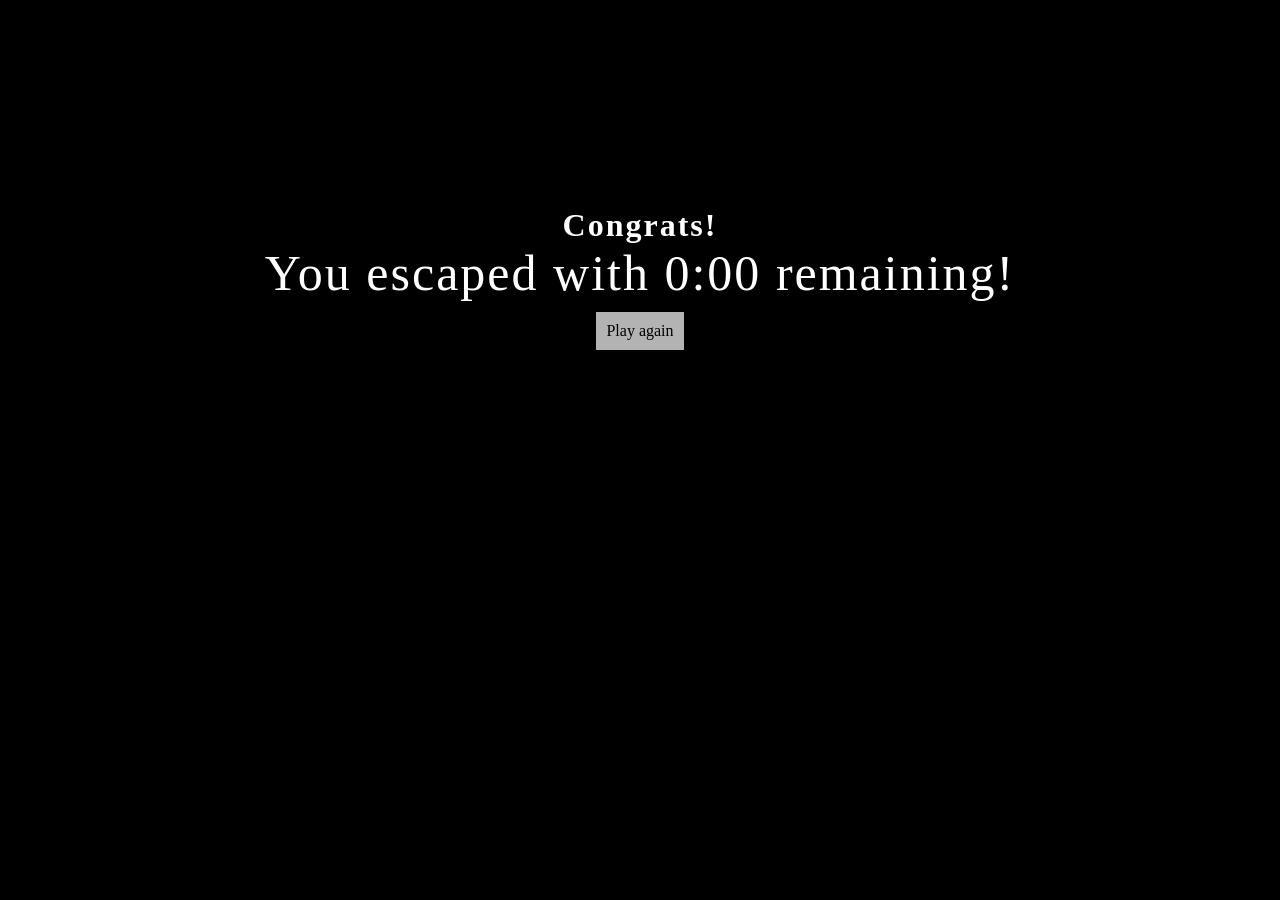
==== escaped.html @ 7f769b37 "escape room game - An escape room game where the player has to solve a certain number of puzzles to " ====
<!DOCTYPE html>
<html>
  <head>
    <title>Escape Room</title>
    <link rel="stylesheet" href="css/style.css">
    <script type="text/javascript" src="js/game.js"></script>
  </head>
  <body>
    <audio autoplay>
        <source src="audio/yippee.mp3">
    </audio>

    <div style="display: flex; height: 550px; flex-direction: column; justify-content: center; align-items: center;">
        <h1 class="fadeInUp-animation" style="margin: 0;">Congrats!</h1>
        <p class="fadeInUp-animation" style="margin: 0; font-size: 50px;">
            You escaped with <span id="timeLeftDisplay"></span> remaining!
        </p>
        <a href="home.html">
            <button class="fadeInUp-animation" style="font-size: 16px;">Play again</button>
        </a>
    </div>
    
    <script>
        const timeLeft = Number(localStorage.getItem("timeLeft"));

        const minutes = Math.floor(timeLeft / 60);
        const seconds = timeLeft % 60;

        document.getElementById("timeLeftDisplay").innerText =
            `${minutes}:${seconds.toString().padStart(2, "0")}`;
    </script>
  </body>
</html>
---- css/style.css ----
body {
  font-family: Impact, fantasy;
  letter-spacing: 2px;
  background: #000000;
  color: white;
  text-align: center;
}

button {
  font-family: Georgia, serif;
  margin: 10px;
  padding: 10px;
  background: rgb(255, 255, 255, 0.7);
  color: rgb(0, 0, 0);
  border: none;
  cursor: pointer;
}

/*background color for the top bar with page links*/
.topbar {
  background-color: rgba(255, 255, 255, 0.7);
}

/*topbar link colors*/
.topbar a {
  color: rgb(0, 0, 0);
  padding: 15px;
  font-size: 17px;
  text-decoration: none;
  align-items: center;
}

.topbar a:hover {
  background-color: #ddd;
  color: rgb(128, 128, 128);
}

.topbar a:active {
  background-color: rgb(138, 138, 138);
  color: white;
}

.tutorialText {
  font-family: Verdana, sans-serif;
}

.topText {
  color: black;
  font-size: 17px;
  padding: 15px;
}

/*# = ID selector --> Targets a single element with a unique ID attribute*/
#room {
  width: 900px;
  height: 500px;
  margin: 20px auto;
  background: url("../images/front.PNG");
  background-size: cover;
  position: relative;
  border: 3px solid white;
}

#leftButton{
  position: absolute;
  left: -100px;
  top: 210px;
}

#rightButton{
  position: absolute;
  left: 940px;
  top: 210px;
}

.hidden {
  display: none !important;
}

.overlay {
  position: fixed;
  top: 0;
  left: 0;
  width: 100%;
  height: 100%;
  background: rgba(0,0,0,0.8);
  display: flex;
  justify-content: center;
  align-items: center;
}

.clickable {
  position: absolute;
  cursor: pointer;
  display: none; /* hidden by default */
}

/* Invisible clickable area */
.hotspot {
  position: absolute;
  cursor: pointer;
}

/* object location */
#safeSpot {
  position: absolute;
  width: 125px;
  height: 75px;
  left: 720px;
  top: 380px;
}

#folderSpot {
  position: absolute;
  width: 125px;
  height: 30px;
  left: 550px;
  top: 325px;
}

#codeSpot {
  position: absolute;
  width: 50px;
  height: 20px;
  left: 766px;
  top: 290px;
}

.overlay img {
  width: 60%;
}

.key {
  position: absolute;
  width: 3%;
  height: 8.5%;
  opacity: 0;
  padding: 0;
  border: none;
  cursor: pointer;
}

#typed {
  background: black;
  color: lime;
  font-size: 32px;
  padding: 10px;
  letter-spacing: 10px;
  width: 150px;
  text-align: center;
}


#textOverlay {
  position: absolute;
  top: 40%;
  left: 50%;
  transform: translateX(-45%);
  display: flex;
  flex-direction: column;
  align-items: center;
  gap: 70px;
}

#textOverlay button {
  position: relative;
  font-size: 16px;
  cursor: pointer;
}

#codeInput {
  text-transform: uppercase;
  padding: 8px;
  font-size: 100px;
  width: 570px;
  letter-spacing: 115px;
  background: transparent;
  border: none;
  outline: none;
}

/*fade out and in animations*/
.fade-out {
  opacity: 0;
  transition: opacity 3s ease; /* fade duration: 1 second */
}

@keyframes fadeInUp {
  0% {
    transform: translateY(100%);
    opacity: 0;
  }
  100% {
    transform: translateY(0%);
    opacity: 1;
  }
}

.fadeInUp-animation {
  animation: 1.5s fadeInUp;
}
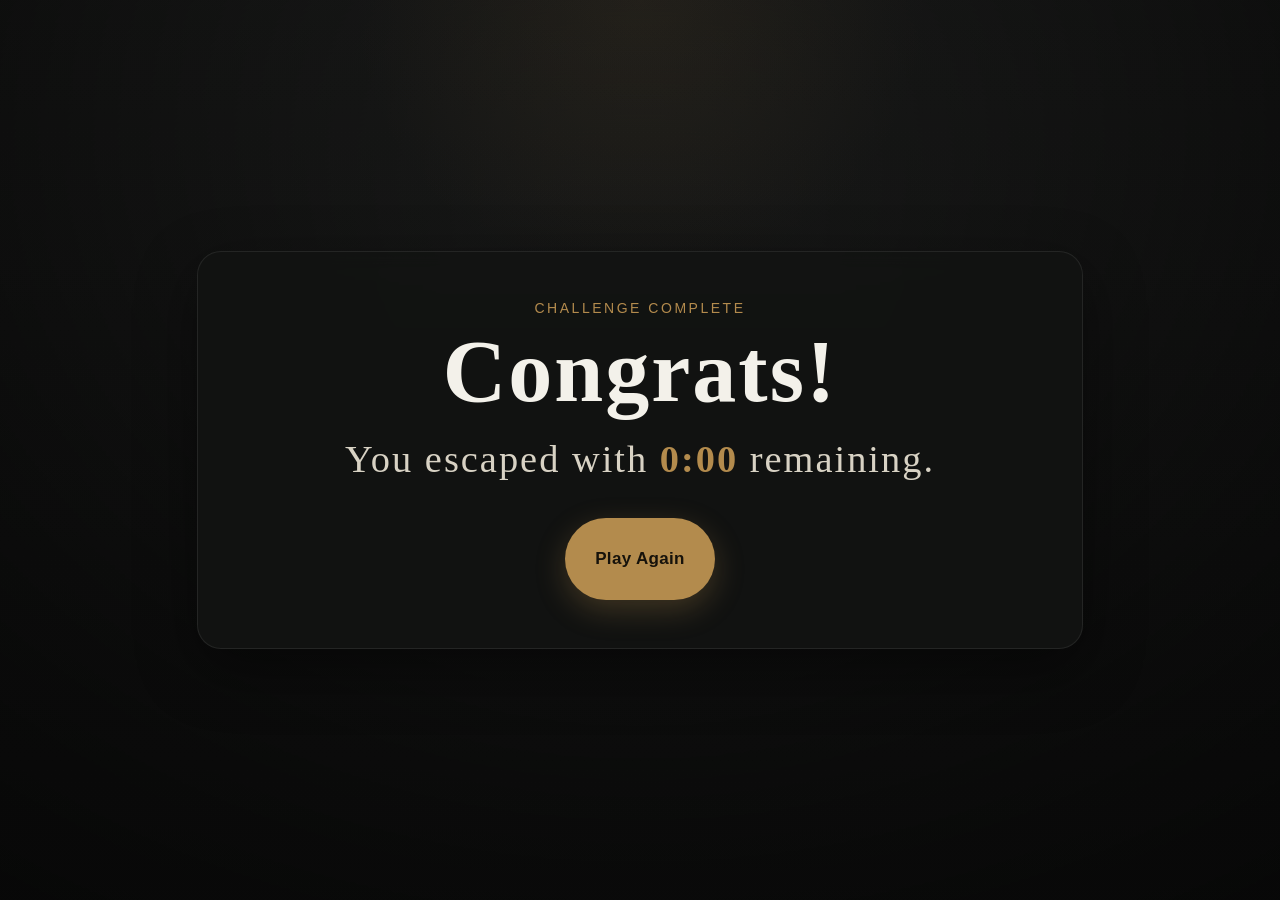
==== commit c21d75f1: "changed layout and style of game" ====
--- a/escaped.html
+++ b/escaped.html
@@ -1,33 +1,36 @@
 <!DOCTYPE html>
-<html>
+<html lang="en">
   <head>
+    <meta charset="UTF-8" />
+    <meta name="viewport" content="width=device-width, initial-scale=1.0" />
     <title>Escape Room</title>
-    <link rel="stylesheet" href="css/style.css">
-    <script type="text/javascript" src="js/game.js"></script>
+    <link rel="stylesheet" href="css/style.css" />
+	<link rel="stylesheet" href="css/escaped.css" />
+    <script defer src="js/game.js"></script>
   </head>
   <body>
     <audio autoplay>
-        <source src="audio/yippee.mp3">
+      <source src="audio/yippee.mp3" />
     </audio>
 
-    <div style="display: flex; height: 550px; flex-direction: column; justify-content: center; align-items: center;">
-        <h1 class="fadeInUp-animation" style="margin: 0;">Congrats!</h1>
-        <p class="fadeInUp-animation" style="margin: 0; font-size: 50px;">
-            You escaped with <span id="timeLeftDisplay"></span> remaining!
-        </p>
-        <a href="home.html">
-            <button class="fadeInUp-animation" style="font-size: 16px;">Play again</button>
-        </a>
-    </div>
-    
+    <main class="escape-card">
+      <p class="eyebrow fadeInUp-animation">Challenge Complete</p>
+      <h1 class="fadeInUp-animation">Congrats!</h1>
+      <p class="message fadeInUp-animation">
+        You escaped with <span class="time" id="timeLeftDisplay"></span> remaining.
+      </p>
+      <div class="actions fadeInUp-animation">
+        <a class="play-again" href="index.html">Play Again</a>
+      </div>
+    </main>
+
     <script>
-        const timeLeft = Number(localStorage.getItem("timeLeft"));
+      const timeLeft = Number(localStorage.getItem("timeLeft")) || 0;
+      const minutes = Math.floor(timeLeft / 60);
+      const seconds = timeLeft % 60;
 
-        const minutes = Math.floor(timeLeft / 60);
-        const seconds = timeLeft % 60;
-
-        document.getElementById("timeLeftDisplay").innerText =
-            `${minutes}:${seconds.toString().padStart(2, "0")}`;
+      document.getElementById("timeLeftDisplay").innerText =
+        `${minutes}:${seconds.toString().padStart(2, "0")}`;
     </script>
   </body>
 </html>
--- a/css/style.css
+++ b/css/style.css
@@ -61,13 +61,13 @@
   border: 3px solid white;
 }
 
-#leftButton{
+#leftButton {
   position: absolute;
   left: -100px;
   top: 210px;
 }
 
-#rightButton{
+#rightButton {
   position: absolute;
   left: 940px;
   top: 210px;
@@ -92,7 +92,7 @@
 .clickable {
   position: absolute;
   cursor: pointer;
-  display: none; /* hidden by default */
+  display: none;
 }
 
 /* Invisible clickable area */
@@ -126,19 +126,59 @@
   top: 290px;
 }
 
-.overlay img {
-  width: 60%;
+#safeContainer {
+  position: relative;
+  display: inline-block;
+  line-height: 0;
+  width: min(90vw, 1420px);
+}
+
+#objectImage {
+  display: block;
+  width: 100%;
+  height: auto;
+}
+
+#closeBtn {
+  position: absolute;
+  top: 10px;
+  right: 10px;
+  z-index: 20;
+}
+
+#keys {
+  position: absolute;
+  left: 0;
+  top: 0;
+  width: 100%;
+  height: 100%;
+  z-index: 10;
 }
 
 .key {
   position: absolute;
-  width: 3%;
-  height: 8.5%;
+  width: 6.5%;
+  height: 11%;
   opacity: 0;
   padding: 0;
-  border: none;
-  cursor: pointer;
-}
+  margin: 0;
+  border: none;
+  cursor: pointer;
+}
+
+.key1 { left: 39.8%; top: 23.8%; }
+.key2 { left: 47.0%; top: 23.8%; }
+.key3 { left: 54.0%; top: 23.8%; }
+.key4 { left: 61.2%; top: 23.8%; }
+
+.key5 { left: 39.8%; top: 42.8%; }
+.key6 { left: 47.0%; top: 42.8%; }
+.key7 { left: 54.0%; top: 42.8%; }
+.key8 { left: 61.2%; top: 42.8%; }
+
+.key9 { left: 47.0%; top: 61.9%; }
+.key0 { left: 54.0%; top: 61.9%; }
+.keyEnter { left: 61.2%; top: 61.9%; }
 
 #typed {
   background: black;
@@ -150,39 +190,38 @@
   text-align: center;
 }
 
-
 #textOverlay {
   position: absolute;
-  top: 40%;
-  left: 50%;
-  transform: translateX(-45%);
-  display: flex;
-  flex-direction: column;
-  align-items: center;
-  gap: 70px;
-}
-
-#textOverlay button {
-  position: relative;
-  font-size: 16px;
-  cursor: pointer;
+  inset: 0;
+  z-index: 30;
+  display: grid;
+  place-items: center;
 }
 
 #codeInput {
   text-transform: uppercase;
-  padding: 8px;
-  font-size: 100px;
-  width: 570px;
-  letter-spacing: 115px;
+  padding: 0;
+  font-size: clamp(48px, 9vw, 100px);
+  width: min(92vw, 620px);
+  letter-spacing: clamp(18px, 6vw, 92px);
+  text-align: center;
   background: transparent;
   border: none;
   outline: none;
+}
+
+#textOverlay .check-btn {
+  position: fixed;
+  left: 50%;
+  bottom: clamp(20px, 4vh, 40px);
+  transform: translateX(-50%);
+  z-index: 31;
 }
 
 /*fade out and in animations*/
 .fade-out {
   opacity: 0;
-  transition: opacity 3s ease; /* fade duration: 1 second */
+  transition: opacity 3s ease;
 }
 
 @keyframes fadeInUp {
@@ -198,4 +237,37 @@
 
 .fadeInUp-animation {
   animation: 1.5s fadeInUp;
+}
+
+.cta {
+  display: inline-flex;
+  align-items: center;
+  justify-content: center;
+  padding: 15px 28px;
+  min-height: 50px;
+  border: none;
+  border-radius: 999px;
+  background: #b38b4d;
+  color: #16120b;
+  font-family: Arial, sans-serif;
+  font-size: 17px;
+  font-weight: 800;
+  letter-spacing: 0.02em;
+  cursor: pointer;
+  box-shadow: 0 10px 30px rgba(179, 139, 77, 0.28);
+  transition: transform 180ms ease, background 180ms ease, box-shadow 180ms ease;
+}
+
+.cta:hover {
+  background: #c79a54;
+  transform: translateY(-1px);
+  box-shadow: 0 14px 34px rgba(179, 139, 77, 0.34);
+}
+
+.check-btn {
+  position: relative;
+}
+
+.try-again-link {
+  text-decoration: none;
 }
--- a/css/escaped.css
+++ b/css/escaped.css
@@ -0,0 +1,93 @@
+body {
+  margin: 0;
+  min-height: 100vh;
+  display: flex;
+  justify-content: center;
+  align-items: center;
+  background:
+    radial-gradient(circle at top, rgba(179, 139, 77, 0.12), transparent 26%),
+    linear-gradient(180deg, rgba(7, 8, 7, 0.9), rgba(7, 8, 7, 0.96)),
+    url("images/front.PNG") center/cover no-repeat;
+  color: #f3f1ea;
+  text-align: center;
+}
+
+body::after {
+  content: "";
+  position: fixed;
+  inset: 0;
+  background:
+    linear-gradient(180deg, rgba(8, 8, 8, 0.18), rgba(8, 8, 8, 0.7)),
+    radial-gradient(circle at center, transparent 35%, rgba(0, 0, 0, 0.5) 100%);
+  pointer-events: none;
+}
+
+.escape-card {
+  position: relative;
+  z-index: 1;
+  width: min(90%, 820px);
+  padding: 48px 32px;
+  border-radius: 24px;
+  background: rgba(18, 19, 18, 0.9);
+  border: 1px solid rgba(255, 255, 255, 0.08);
+  box-shadow: 0 20px 60px rgba(0, 0, 0, 0.45);
+  backdrop-filter: blur(8px);
+}
+
+.eyebrow {
+  margin: 0 0 14px;
+  color: #b38b4d;
+  letter-spacing: 0.18em;
+  text-transform: uppercase;
+  font-size: 14px;
+  font-family: Arial, sans-serif;
+}
+
+h1 {
+  margin: 0;
+  font-size: clamp(48px, 7vw, 88px);
+  line-height: 0.95;
+  color: #f3f1ea;
+}
+
+.message {
+  margin: 20px auto 0;
+  max-width: 700px;
+  font-size: clamp(22px, 3vw, 42px);
+  line-height: 1.35;
+  color: #d8d2c4;
+  font-family: Georgia, serif;
+}
+
+.time {
+  color: #b38b4d;
+  font-weight: 700;
+}
+
+.actions {
+  margin-top: 32px;
+}
+
+.play-again {
+  display: inline-flex;
+  align-items: center;
+  justify-content: center;
+  padding: 15px 30px;
+  min-height: 52px;
+  border-radius: 999px;
+  background: #b38b4d;
+  color: #16120b;
+  text-decoration: none;
+  font-family: Arial, sans-serif;
+  font-size: 17px;
+  font-weight: 800;
+  letter-spacing: 0.02em;
+  box-shadow: 0 10px 30px rgba(179, 139, 77, 0.28);
+  transition: transform 180ms ease, background 180ms ease, box-shadow 180ms ease;
+}
+
+.play-again:hover {
+  background: #c79a54;
+  transform: translateY(-1px);
+  box-shadow: 0 14px 34px rgba(179, 139, 77, 0.34);
+}
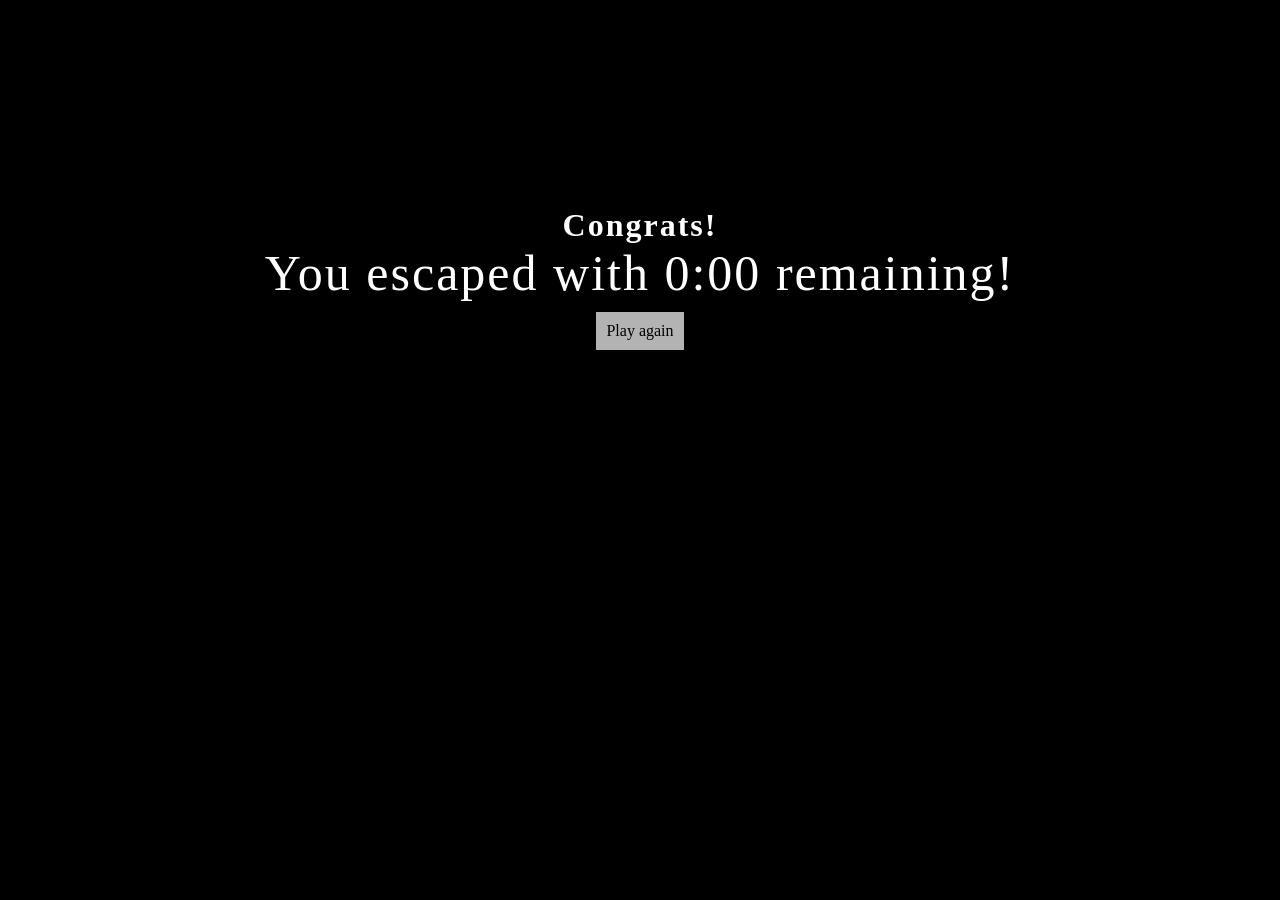
==== commit 1f0a48f5: "Add files via upload escape room changes" ====
--- a/escaped.html
+++ b/escaped.html
@@ -1,36 +1,33 @@
-<!DOCTYPE html>
-<html lang="en">
-  <head>
-    <meta charset="UTF-8" />
-    <meta name="viewport" content="width=device-width, initial-scale=1.0" />
-    <title>Escape Room</title>
-    <link rel="stylesheet" href="css/style.css" />
-	<link rel="stylesheet" href="css/escaped.css" />
-    <script defer src="js/game.js"></script>
-  </head>
-  <body>
-    <audio autoplay>
-      <source src="audio/yippee.mp3" />
-    </audio>
-
-    <main class="escape-card">
-      <p class="eyebrow fadeInUp-animation">Challenge Complete</p>
-      <h1 class="fadeInUp-animation">Congrats!</h1>
-      <p class="message fadeInUp-animation">
-        You escaped with <span class="time" id="timeLeftDisplay"></span> remaining.
-      </p>
-      <div class="actions fadeInUp-animation">
-        <a class="play-again" href="index.html">Play Again</a>
-      </div>
-    </main>
-
-    <script>
-      const timeLeft = Number(localStorage.getItem("timeLeft")) || 0;
-      const minutes = Math.floor(timeLeft / 60);
-      const seconds = timeLeft % 60;
-
-      document.getElementById("timeLeftDisplay").innerText =
-        `${minutes}:${seconds.toString().padStart(2, "0")}`;
-    </script>
-  </body>
+<!DOCTYPE html>
+<html>
+  <head>
+    <title>Escape Room</title>
+    <link rel="stylesheet" href="css/style.css">
+    <script type="text/javascript" src="js/game.js"></script>
+  </head>
+  <body>
+    <audio autoplay>
+        <source src="audio/yippee.mp3">
+    </audio>
+
+    <div style="display: flex; height: 550px; flex-direction: column; justify-content: center; align-items: center;">
+        <h1 class="fadeInUp-animation" style="margin: 0;">Congrats!</h1>
+        <p class="fadeInUp-animation" style="margin: 0; font-size: 50px;">
+            You escaped with <span id="timeLeftDisplay"></span> remaining!
+        </p>
+        <a href="index.html">
+            <button class="fadeInUp-animation" style="font-size: 16px;">Play again</button>
+        </a>
+    </div>
+    
+    <script>
+        const timeLeft = Number(localStorage.getItem("timeLeft"));
+
+        const minutes = Math.floor(timeLeft / 60);
+        const seconds = timeLeft % 60;
+
+        document.getElementById("timeLeftDisplay").innerText =
+            `${minutes}:${seconds.toString().padStart(2, "0")}`;
+    </script>
+  </body>
 </html>
--- a/css/style.css
+++ b/css/style.css
@@ -1,273 +1,213 @@
-body {
-  font-family: Impact, fantasy;
-  letter-spacing: 2px;
-  background: #000000;
-  color: white;
-  text-align: center;
-}
-
-button {
-  font-family: Georgia, serif;
-  margin: 10px;
-  padding: 10px;
-  background: rgb(255, 255, 255, 0.7);
-  color: rgb(0, 0, 0);
-  border: none;
-  cursor: pointer;
-}
-
-/*background color for the top bar with page links*/
-.topbar {
-  background-color: rgba(255, 255, 255, 0.7);
-}
-
-/*topbar link colors*/
-.topbar a {
-  color: rgb(0, 0, 0);
-  padding: 15px;
-  font-size: 17px;
-  text-decoration: none;
-  align-items: center;
-}
-
-.topbar a:hover {
-  background-color: #ddd;
-  color: rgb(128, 128, 128);
-}
-
-.topbar a:active {
-  background-color: rgb(138, 138, 138);
-  color: white;
-}
-
-.tutorialText {
-  font-family: Verdana, sans-serif;
-}
-
-.topText {
-  color: black;
-  font-size: 17px;
-  padding: 15px;
-}
-
-/*# = ID selector --> Targets a single element with a unique ID attribute*/
-#room {
-  width: 900px;
-  height: 500px;
-  margin: 20px auto;
-  background: url("../images/front.PNG");
-  background-size: cover;
-  position: relative;
-  border: 3px solid white;
-}
-
-#leftButton {
-  position: absolute;
-  left: -100px;
-  top: 210px;
-}
-
-#rightButton {
-  position: absolute;
-  left: 940px;
-  top: 210px;
-}
-
-.hidden {
-  display: none !important;
-}
-
-.overlay {
-  position: fixed;
-  top: 0;
-  left: 0;
-  width: 100%;
-  height: 100%;
-  background: rgba(0,0,0,0.8);
-  display: flex;
-  justify-content: center;
-  align-items: center;
-}
-
-.clickable {
-  position: absolute;
-  cursor: pointer;
-  display: none;
-}
-
-/* Invisible clickable area */
-.hotspot {
-  position: absolute;
-  cursor: pointer;
-}
-
-/* object location */
-#safeSpot {
-  position: absolute;
-  width: 125px;
-  height: 75px;
-  left: 720px;
-  top: 380px;
-}
-
-#folderSpot {
-  position: absolute;
-  width: 125px;
-  height: 30px;
-  left: 550px;
-  top: 325px;
-}
-
-#codeSpot {
-  position: absolute;
-  width: 50px;
-  height: 20px;
-  left: 766px;
-  top: 290px;
-}
-
-#safeContainer {
-  position: relative;
-  display: inline-block;
-  line-height: 0;
-  width: min(90vw, 1420px);
-}
-
-#objectImage {
-  display: block;
-  width: 100%;
-  height: auto;
-}
-
-#closeBtn {
-  position: absolute;
-  top: 10px;
-  right: 10px;
-  z-index: 20;
-}
-
-#keys {
-  position: absolute;
-  left: 0;
-  top: 0;
-  width: 100%;
-  height: 100%;
-  z-index: 10;
-}
-
-.key {
-  position: absolute;
-  width: 6.5%;
-  height: 11%;
-  opacity: 0;
-  padding: 0;
-  margin: 0;
-  border: none;
-  cursor: pointer;
-}
-
-.key1 { left: 39.8%; top: 23.8%; }
-.key2 { left: 47.0%; top: 23.8%; }
-.key3 { left: 54.0%; top: 23.8%; }
-.key4 { left: 61.2%; top: 23.8%; }
-
-.key5 { left: 39.8%; top: 42.8%; }
-.key6 { left: 47.0%; top: 42.8%; }
-.key7 { left: 54.0%; top: 42.8%; }
-.key8 { left: 61.2%; top: 42.8%; }
-
-.key9 { left: 47.0%; top: 61.9%; }
-.key0 { left: 54.0%; top: 61.9%; }
-.keyEnter { left: 61.2%; top: 61.9%; }
-
-#typed {
-  background: black;
-  color: lime;
-  font-size: 32px;
-  padding: 10px;
-  letter-spacing: 10px;
-  width: 150px;
-  text-align: center;
-}
-
-#textOverlay {
-  position: absolute;
-  inset: 0;
-  z-index: 30;
-  display: grid;
-  place-items: center;
-}
-
-#codeInput {
-  text-transform: uppercase;
-  padding: 0;
-  font-size: clamp(48px, 9vw, 100px);
-  width: min(92vw, 620px);
-  letter-spacing: clamp(18px, 6vw, 92px);
-  text-align: center;
-  background: transparent;
-  border: none;
-  outline: none;
-}
-
-#textOverlay .check-btn {
-  position: fixed;
-  left: 50%;
-  bottom: clamp(20px, 4vh, 40px);
-  transform: translateX(-50%);
-  z-index: 31;
-}
-
-/*fade out and in animations*/
-.fade-out {
-  opacity: 0;
-  transition: opacity 3s ease;
-}
-
-@keyframes fadeInUp {
-  0% {
-    transform: translateY(100%);
-    opacity: 0;
-  }
-  100% {
-    transform: translateY(0%);
-    opacity: 1;
-  }
-}
-
-.fadeInUp-animation {
-  animation: 1.5s fadeInUp;
-}
-
-.cta {
-  display: inline-flex;
-  align-items: center;
-  justify-content: center;
-  padding: 15px 28px;
-  min-height: 50px;
-  border: none;
-  border-radius: 999px;
-  background: #b38b4d;
-  color: #16120b;
-  font-family: Arial, sans-serif;
-  font-size: 17px;
-  font-weight: 800;
-  letter-spacing: 0.02em;
-  cursor: pointer;
-  box-shadow: 0 10px 30px rgba(179, 139, 77, 0.28);
-  transition: transform 180ms ease, background 180ms ease, box-shadow 180ms ease;
-}
-
-.cta:hover {
-  background: #c79a54;
-  transform: translateY(-1px);
-  box-shadow: 0 14px 34px rgba(179, 139, 77, 0.34);
-}
-
-.check-btn {
-  position: relative;
-}
-
-.try-again-link {
-  text-decoration: none;
-}+body {
+  font-family: Impact, fantasy;
+  letter-spacing: 2px;
+  background: #000000;
+  color: white;
+  text-align: center;
+}
+
+button {
+  font-family: Georgia, serif;
+  margin: 10px;
+  padding: 10px;
+  background: rgb(255, 255, 255, 0.7);
+  color: rgb(0, 0, 0);
+  border: none;
+  cursor: pointer;
+}
+
+/*background color for the top bar with page links*/
+.topbar {
+  background-color: rgba(255, 255, 255, 0.7);
+}
+
+/*topbar link colors*/
+.topbar a {
+  color: rgb(0, 0, 0);
+  padding: 15px;
+  font-size: 17px;
+  text-decoration: none;
+  align-items: center;
+}
+
+.topbar a:hover {
+  background-color: #ddd;
+  color: rgb(128, 128, 128);
+}
+
+.topbar a:active {
+  background-color: rgb(138, 138, 138);
+  color: white;
+}
+
+.tutorialText {
+  font-family: Verdana, sans-serif;
+}
+
+.topText {
+  color: black;
+  font-size: 17px;
+  padding: 15px;
+}
+
+/*# = ID selector --> Targets a single element with a unique ID attribute*/
+#room {
+  width: 900px;
+  height: 500px;
+  margin: 20px auto;
+  background: url("../images/front.PNG");
+  background-size: cover;
+  position: relative;
+  border: 3px solid white;
+}
+
+#leftButton{
+  position: absolute;
+  left: -100px;
+  top: 210px;
+}
+
+#rightButton{
+  position: absolute;
+  left: 940px;
+  top: 210px;
+}
+
+.hidden {
+  display: none !important;
+}
+
+.overlay {
+  position: fixed;
+  top: 0;
+  left: 0;
+  width: 100%;
+  height: 100%;
+  background: rgba(0,0,0,0.8);
+  display: flex;
+  justify-content: center;
+  align-items: center;
+}
+
+/* Shared structural container rule to perfectly match the size and look of the panels */
+.overlay div, #home {
+  background: rgba(18,18,18,1);
+  width: 90%;
+  max-width: 746px;
+  margin: 40px auto;
+  padding: 50px 30px;
+  border-radius: 16px;
+  text-align: center;
+  box-sizing: border-box;
+}
+
+.clickable {
+  position: absolute;
+  cursor: pointer;
+  display: none; /* hidden by default */
+}
+
+/* Invisible clickable area */
+.hotspot {
+  position: absolute;
+  cursor: pointer;
+}
+
+/* object location */
+#safeSpot {
+  position: absolute;
+  width: 125px;
+  height: 75px;
+  left: 720px;
+  top: 380px;
+}
+
+#folderSpot {
+  position: absolute;
+  width: 125px;
+  height: 30px;
+  left: 550px;
+  top: 325px;
+}
+
+#codeSpot {
+  position: absolute;
+  width: 50px;
+  height: 20px;
+  left: 766px;
+  top: 290px;
+}
+
+.overlay img {
+  width: 60%;
+}
+
+.key {
+  position: absolute;
+  width: 3%;
+  height: 8.5%;
+  opacity: 0;
+  padding: 0;
+  border: none;
+  cursor: pointer;
+}
+
+#typed {
+  background: black;
+  color: lime;
+  font-size: 32px;
+  padding: 10px;
+  letter-spacing: 10px;
+  width: 150px;
+  text-align: center;
+}
+
+
+#textOverlay {
+  position: absolute;
+  top: 40%;
+  left: 50%;
+  transform: translateX(-45%);
+  display: flex;
+  flex-direction: column;
+  align-items: center;
+  gap: 70px;
+}
+
+#textOverlay button {
+  position: relative;
+  font-size: 16px;
+  cursor: pointer;
+}
+
+#codeInput {
+  text-transform: uppercase;
+  padding: 8px;
+  font-size: 100px;
+  width: 570px;
+  letter-spacing: 115px;
+  background: transparent;
+  border: none;
+  outline: none;
+}
+
+/*fade out and in animations*/
+.fade-out {
+  opacity: 0;
+  transition: opacity 3s ease; /* fade duration: 1 second */
+}
+
+@keyframes fadeInUp {
+  0% {
+    transform: translateY(100%);
+    opacity: 0;
+  }
+  100% {
+    transform: translateY(0%);
+    opacity: 1;
+  }
+}
+
+.fadeInUp-animation {
+  animation: 1.5s fadeInUp;
+}
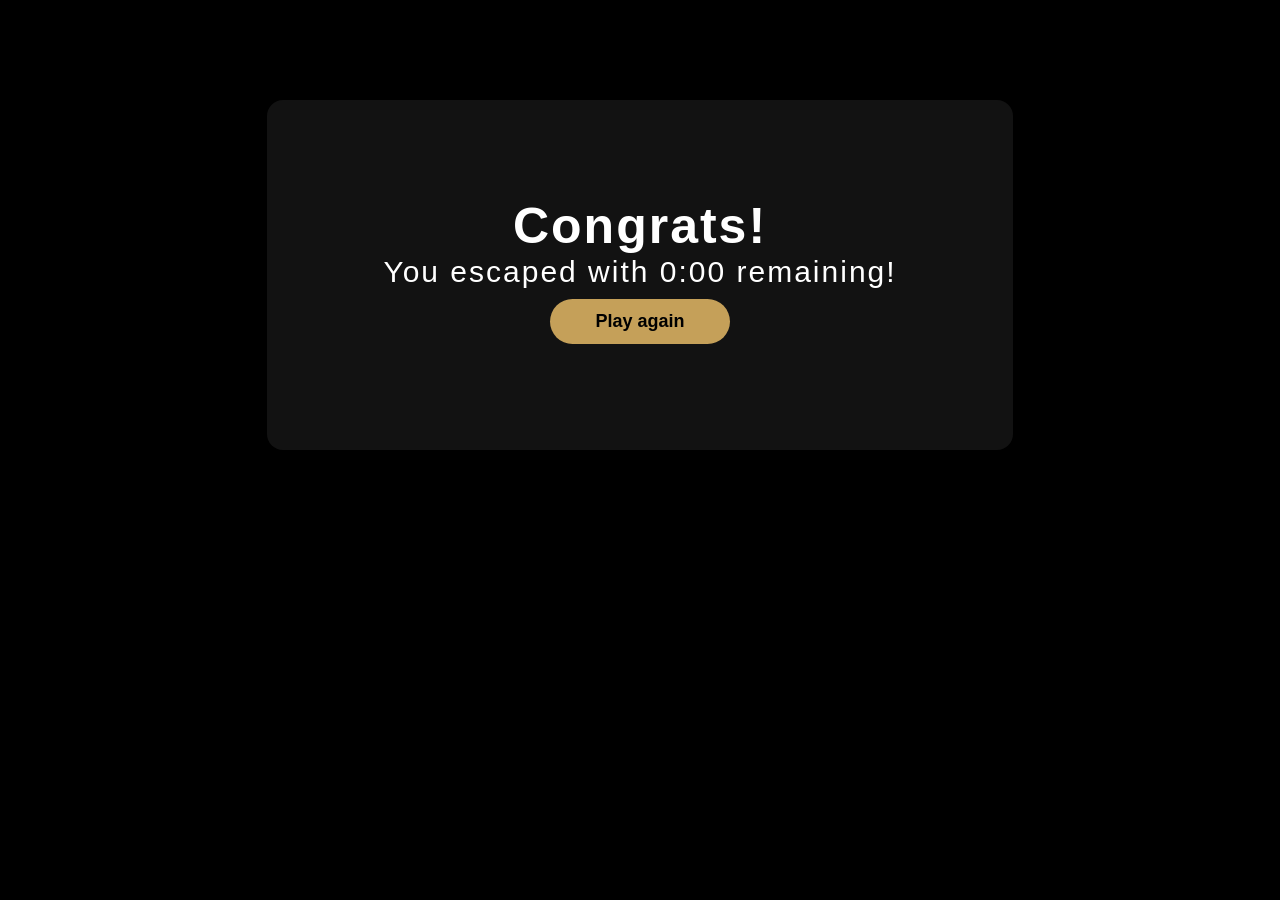
==== commit 019837a2: "changed buttons and format" ====
--- a/escaped.html
+++ b/escaped.html
@@ -10,13 +10,13 @@
         <source src="audio/yippee.mp3">
     </audio>
 
-    <div style="display: flex; height: 550px; flex-direction: column; justify-content: center; align-items: center;">
-        <h1 class="fadeInUp-animation" style="margin: 0;">Congrats!</h1>
-        <p class="fadeInUp-animation" style="margin: 0; font-size: 50px;">
+    <div class="escaped" style="display: flex; height: 350px; flex-direction: column; justify-content: center; align-items: center;">
+        <h1 class="fadeInUp-animation" style="margin: 0; font-size: 50px; font-family: sans-serif"><b>Congrats!</b></h1>
+        <p class="fadeInUp-animation" style="margin: 0; font-size: 30px; font-family: sans-serif">
             You escaped with <span id="timeLeftDisplay"></span> remaining!
         </p>
         <a href="index.html">
-            <button class="fadeInUp-animation" style="font-size: 16px;">Play again</button>
+            <button class="fadeInUp-animation" style="font-family: sans-serif; font-weight: 700; background: #c5a059; border-radius: 24px; padding: 12px 45px; font-size: 18px;">Play again</button>
         </a>
     </div>
     
--- a/css/style.css
+++ b/css/style.css
@@ -14,6 +14,7 @@
   color: rgb(0, 0, 0);
   border: none;
   cursor: pointer;
+  border-radius: 24px;
 }
 
 /*background color for the top bar with page links*/
@@ -90,11 +91,11 @@
 }
 
 /* Shared structural container rule to perfectly match the size and look of the panels */
-.overlay div, #home {
+#home, .instructionsText, .escaped, .lost {
   background: rgba(18,18,18,1);
-  width: 90%;
+  width: 100%;
   max-width: 746px;
-  margin: 40px auto;
+  margin: 100px auto;
   padding: 50px 30px;
   border-radius: 16px;
   text-align: center;
